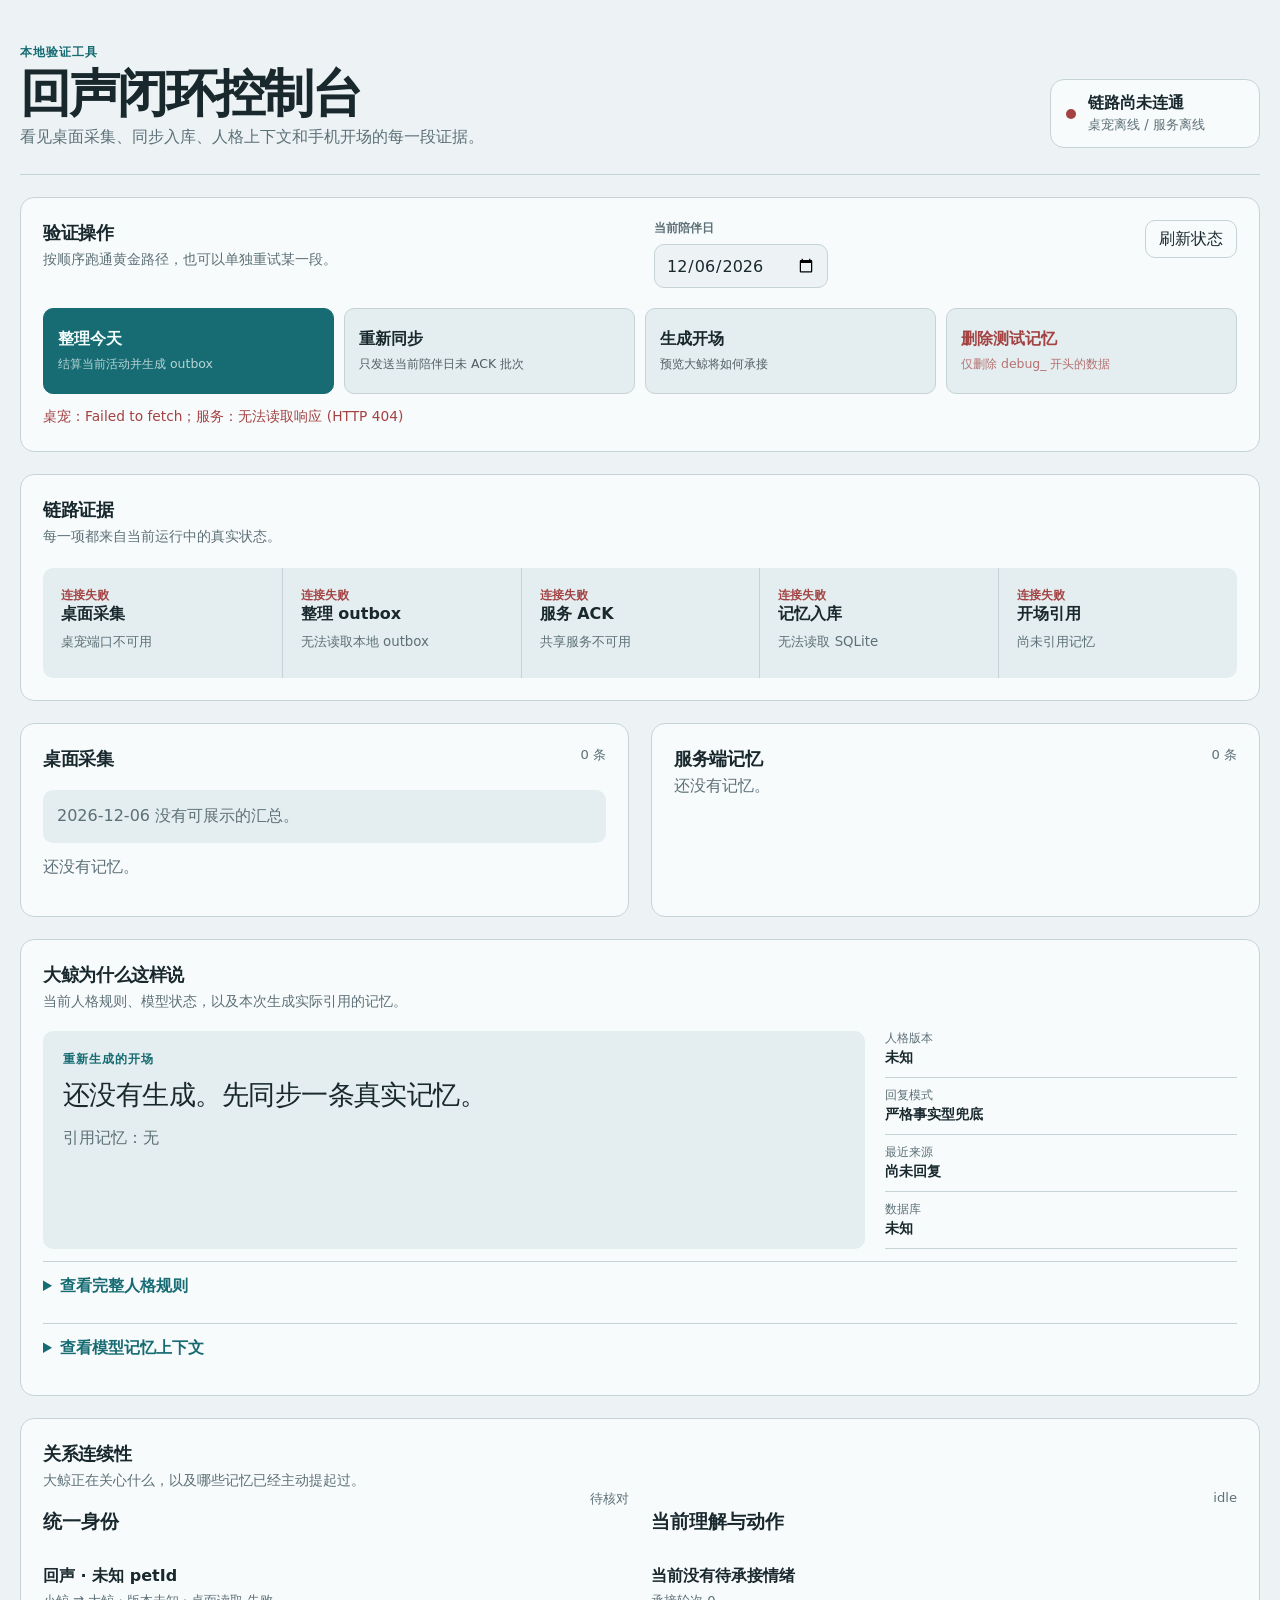
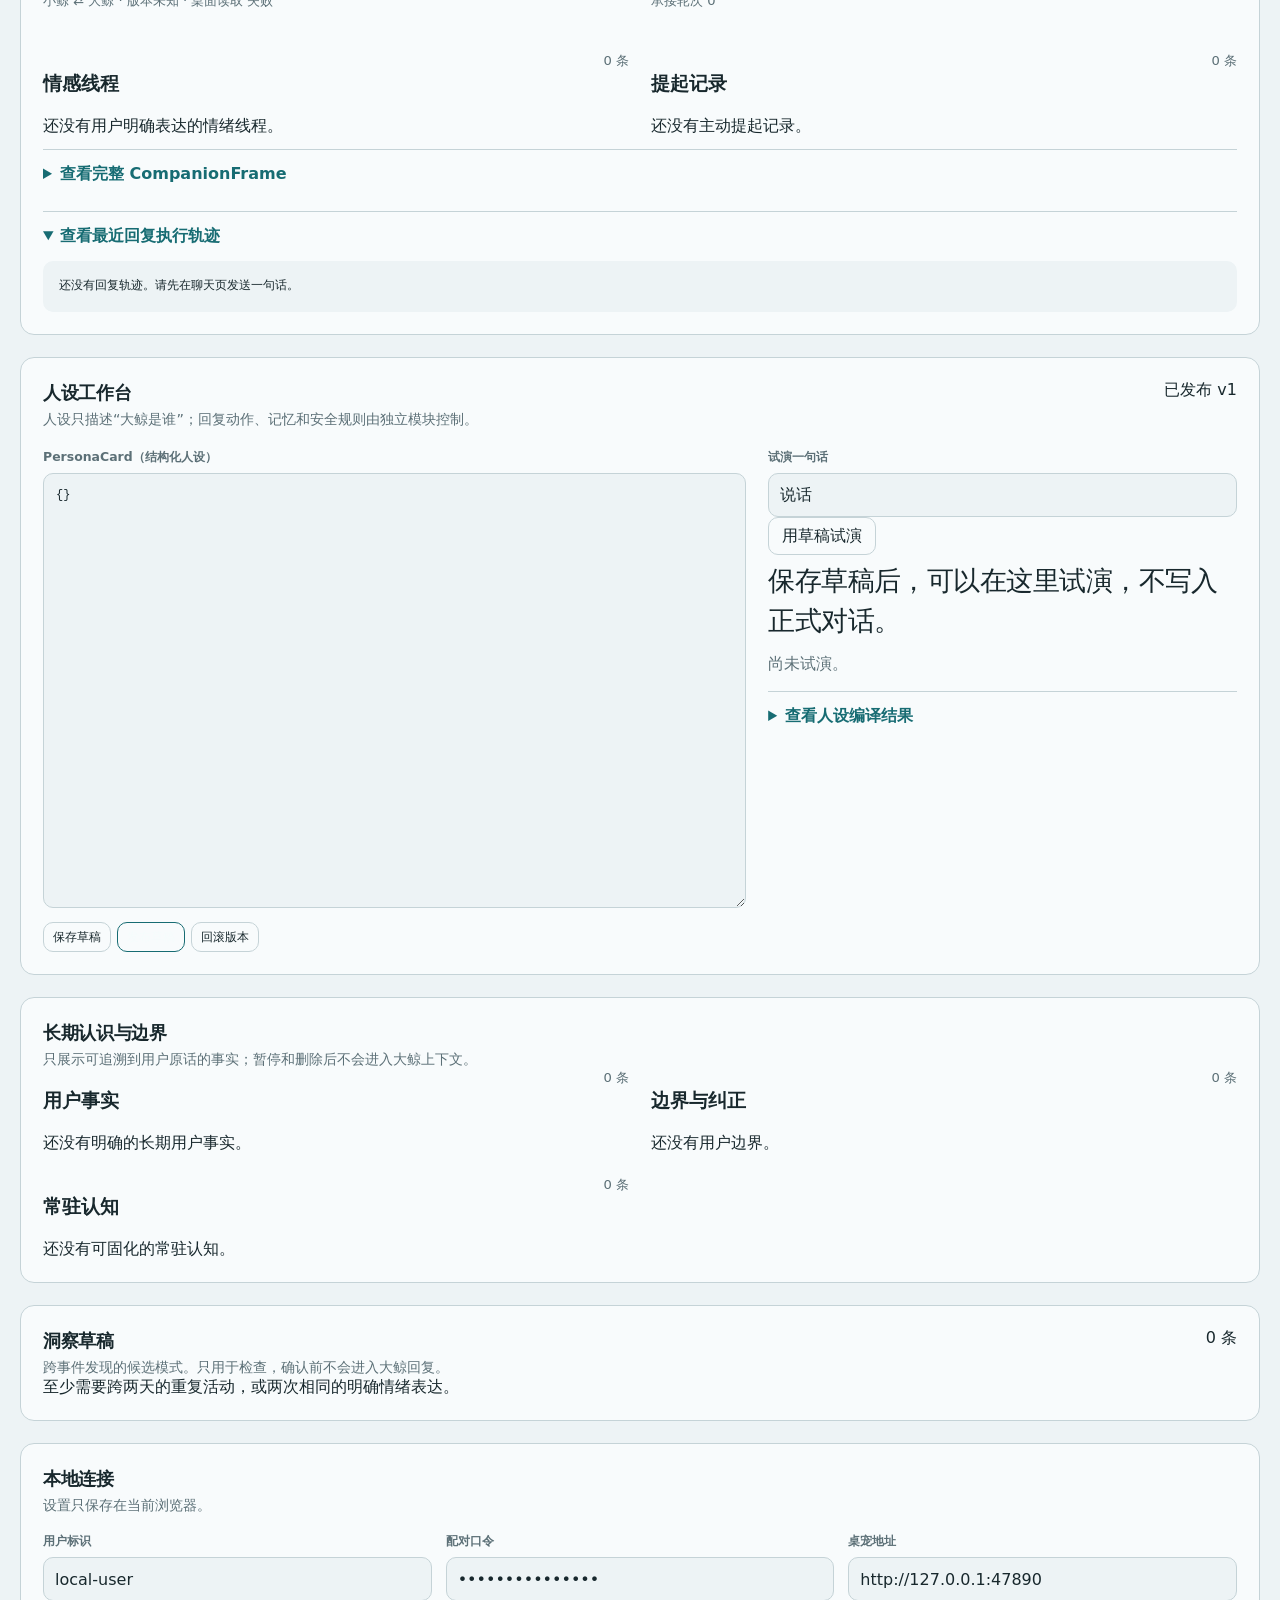
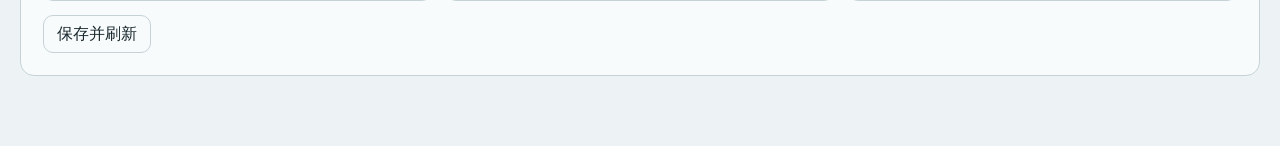
==== debug/index.html @ 5d42cece "feat: 长期记忆、人设版本化与跨会话情绪连续性 把此前累积在工作区的共享陪伴服务实现一次性落库，并补上常驻认知层。  长期认识与边界 - user_facts / user_fact_eviden" ====
<!doctype html>
<html lang="zh-CN">
<head>
  <meta charset="utf-8">
  <meta name="viewport" content="width=device-width, initial-scale=1">
  <meta name="color-scheme" content="light dark">
  <title>回声闭环控制台</title>
  <link rel="stylesheet" href="/debug/styles.css">
</head>
<body>
  <header class="masthead">
    <div>
      <p class="kicker">本地验证工具</p>
      <h1>回声闭环控制台</h1>
      <p class="lede">看见桌面采集、同步入库、人格上下文和手机开场的每一段证据。</p>
    </div>
    <div class="health" id="health" data-state="loading">
      <span aria-hidden="true"></span>
      <strong>正在检查链路</strong>
      <small id="health-detail">桌宠与共享服务</small>
    </div>
  </header>

  <main>
    <section class="controls" aria-labelledby="control-title">
      <div class="section-heading">
        <div><h2 id="control-title">验证操作</h2><p>按顺序跑通黄金路径，也可以单独重试某一段。</p></div>
        <label><span>当前陪伴日</span><input id="episode-date" type="date"></label>
        <button id="refresh" class="quiet" type="button">刷新状态</button>
      </div>
      <div class="action-grid">
        <button id="report" class="primary" type="button"><strong>整理今天</strong><span>结算当前活动并生成 outbox</span></button>
        <button id="sync" type="button"><strong>重新同步</strong><span>只发送当前陪伴日未 ACK 批次</span></button>
        <button id="opening" type="button"><strong>生成开场</strong><span>预览大鲸将如何承接</span></button>
        <button id="delete-tests" class="danger" type="button"><strong>删除测试记忆</strong><span>仅删除 debug_ 开头的数据</span></button>
      </div>
      <p class="operation-status" id="operation-status" role="status">等待操作。</p>
    </section>

    <section class="pipeline" aria-labelledby="pipeline-title">
      <div class="section-heading"><div><h2 id="pipeline-title">链路证据</h2><p>每一项都来自当前运行中的真实状态。</p></div></div>
      <ol id="pipeline" class="pipeline-list"></ol>
    </section>

    <div class="workbench">
      <section class="panel" aria-labelledby="desktop-title">
        <div class="panel-heading"><h2 id="desktop-title">桌面采集</h2><span id="desktop-count">0 条</span></div>
        <div id="daily-summary" class="summary empty">今天还没有可展示的汇总。</div>
        <div id="desktop-memories" class="data-list"></div>
      </section>

      <section class="panel" aria-labelledby="server-title">
        <div class="panel-heading"><h2 id="server-title">服务端记忆</h2><span id="server-count">0 条</span></div>
        <div id="server-memories" class="data-list"></div>
      </section>
    </div>

    <section class="persona" aria-labelledby="persona-title">
      <div class="section-heading">
        <div><h2 id="persona-title">大鲸为什么这样说</h2><p>当前人格规则、模型状态，以及本次生成实际引用的记忆。</p></div>
      </div>
      <div class="persona-grid">
        <div class="opening-preview">
          <p class="label">重新生成的开场</p>
          <blockquote id="opening-preview">还没有生成。先同步一条真实记忆。</blockquote>
          <p id="opening-evidence" class="muted">引用记忆：无</p>
        </div>
        <div class="persona-meta" id="persona-meta"></div>
      </div>
      <details>
        <summary>查看完整人格规则</summary>
        <pre id="persona-prompt">正在加载。</pre>
      </details>
      <details>
        <summary>查看模型记忆上下文</summary>
        <pre id="model-context">正在加载。</pre>
      </details>
    </section>

    <section class="persona" aria-labelledby="relationship-title">
      <div class="section-heading">
        <div><h2 id="relationship-title">关系连续性</h2><p>大鲸正在关心什么，以及哪些记忆已经主动提起过。</p></div>
      </div>
      <div class="workbench">
        <div class="panel"><div class="panel-heading"><h3>统一身份</h3><span id="identity-status">等待</span></div><div id="identity-details" class="data-list"></div></div>
        <div class="panel"><div class="panel-heading"><h3>当前理解与动作</h3><span id="dialogue-phase">idle</span></div><div id="dialogue-details" class="data-list"></div></div>
        <div class="panel"><div class="panel-heading"><h3>情感线程</h3><span id="thread-count">0 条</span></div><div id="emotional-threads" class="data-list"></div></div>
        <div class="panel"><div class="panel-heading"><h3>提起记录</h3><span id="mention-count">0 条</span></div><div id="memory-mentions" class="data-list"></div></div>
      </div>
      <details><summary>查看完整 CompanionFrame</summary><pre id="companion-frame">尚未生成。</pre></details>
      <details open><summary>查看最近回复执行轨迹</summary><pre id="reply-trace">还没有回复轨迹。请先在聊天页发送一句话。</pre></details>
    </section>

    <section class="persona" aria-labelledby="persona-workbench-title">
      <div class="section-heading">
        <div><h2 id="persona-workbench-title">人设工作台</h2><p>人设只描述“大鲸是谁”；回复动作、记忆和安全规则由独立模块控制。</p></div>
        <span id="persona-card-version">已发布 v1</span>
      </div>
      <div class="persona-editor-grid">
        <div>
          <label><span>PersonaCard（结构化人设）</span><textarea id="persona-card-editor" rows="22" spellcheck="false"></textarea></label>
          <div class="memory-actions">
            <button id="save-persona-draft" type="button">保存草稿</button>
            <button id="publish-persona" class="primary" type="button">发布草稿</button>
            <button id="rollback-persona" type="button">回滚版本</button>
          </div>
        </div>
        <div>
          <label><span>试演一句话</span><input id="persona-preview-input" value="说话"></label>
          <button id="preview-persona" class="quiet" type="button">用草稿试演</button>
          <blockquote id="persona-preview-output">保存草稿后，可以在这里试演，不写入正式对话。</blockquote>
          <p id="persona-preview-meta" class="muted">尚未试演。</p>
          <details><summary>查看人设编译结果</summary><pre id="persona-compiled-prompt">正在加载。</pre></details>
        </div>
      </div>
    </section>

    <section class="persona" aria-labelledby="profile-memory-title">
      <div class="section-heading">
        <div><h2 id="profile-memory-title">长期认识与边界</h2><p>只展示可追溯到用户原话的事实；暂停和删除后不会进入大鲸上下文。</p></div>
      </div>
      <div class="workbench">
        <div class="panel"><div class="panel-heading"><h3>用户事实</h3><span id="user-fact-count">0 条</span></div><div id="user-facts" class="data-list"></div></div>
        <div class="panel"><div class="panel-heading"><h3>边界与纠正</h3><span id="boundary-count">0 条</span></div><div id="boundaries" class="data-list"></div></div>
        <div class="panel"><div class="panel-heading"><h3>常驻认知</h3><span id="standing-count">0 条</span></div><div id="standing-knowledge" class="data-list"></div></div>
      </div>
    </section>

    <section class="persona" aria-labelledby="insight-drafts-title">
      <div class="section-heading">
        <div><h2 id="insight-drafts-title">洞察草稿</h2><p>跨事件发现的候选模式。只用于检查，确认前不会进入大鲸回复。</p></div>
        <span id="insight-draft-count">0 条</span>
      </div>
      <div id="insight-drafts" class="data-list"></div>
    </section>

    <section class="settings" aria-labelledby="settings-title">
      <div class="section-heading"><div><h2 id="settings-title">本地连接</h2><p>设置只保存在当前浏览器。</p></div></div>
      <div class="fields">
        <label><span>用户标识</span><input id="user-id" value="local-user" autocomplete="username"></label>
        <label><span>配对口令</span><input id="token" value="local-dev-token" type="password" autocomplete="current-password"></label>
        <label><span>桌宠地址</span><input id="desktop-url" value="http://127.0.0.1:47890" type="url"></label>
      </div>
      <button id="save-settings" class="quiet" type="button">保存并刷新</button>
    </section>
  </main>

  <template id="memory-template">
    <article class="memory-row">
      <div class="memory-head"><span class="layer"></span><time></time></div>
      <strong class="memory-title"></strong>
      <p class="memory-detail"></p>
      <code class="memory-id"></code>
    </article>
  </template>
  <script src="/debug/app.js" defer></script>
</body>
</html>
---- debug/styles.css ----
:root {
  color-scheme: light dark;
  --page: #edf3f5;
  --surface: #f8fbfc;
  --surface-2: #e4edef;
  --ink: #18282d;
  --muted: #5c7077;
  --line: #c5d3d7;
  --accent: #176c73;
  --accent-ink: #f5fcfc;
  --ok: #26715e;
  --warn: #8b6421;
  --bad: #a34242;
  --radius: 14px;
  font-family: "SF Pro Text", "PingFang SC", "Microsoft YaHei", system-ui, sans-serif;
}
@media (prefers-color-scheme: dark) {
  :root { --page:#111a1d; --surface:#182429; --surface-2:#213238; --ink:#e8f0f2; --muted:#9eb0b5; --line:#34484e; --accent:#63afb4; --accent-ink:#0d1d20; --ok:#73bd9e; --warn:#d5ad63; --bad:#e28a8a; }
}
* { box-sizing: border-box; }
body { margin:0; min-width:320px; min-height:100dvh; color:var(--ink); background:var(--page); }
button,input { font:inherit; }
textarea { width:100%; padding:12px; border:1px solid var(--line); border-radius:10px; color:var(--ink); background:var(--page); font:12px/1.55 ui-monospace,SFMono-Regular,Menlo,monospace; resize:vertical; }
button:focus-visible,input:focus-visible,summary:focus-visible { outline:3px solid color-mix(in srgb,var(--accent) 65%,transparent); outline-offset:2px; }
.masthead,main { width:min(1440px,calc(100% - 40px)); margin-inline:auto; }
.masthead { display:flex; align-items:flex-end; justify-content:space-between; gap:32px; padding:44px 0 26px; border-bottom:1px solid var(--line); }
.kicker,.label { margin:0 0 7px; color:var(--accent); font-size:.75rem; font-weight:750; letter-spacing:.08em; text-transform:uppercase; }
h1,h2,p { margin-top:0; }
h1 { margin-bottom:8px; font-size:clamp(2rem,4vw,3.8rem); line-height:1; letter-spacing:-.045em; }
h2 { margin-bottom:5px; font-size:1.15rem; letter-spacing:-.02em; }
.lede,.section-heading p,.muted { color:var(--muted); }
.lede { max-width:55ch; margin-bottom:0; }
.health { min-width:210px; display:grid; grid-template-columns:12px 1fr; gap:2px 10px; align-items:center; padding:13px 15px; border:1px solid var(--line); border-radius:var(--radius); background:var(--surface); }
.health span { grid-row:1/3; width:10px; height:10px; border-radius:50%; background:var(--warn); }
.health[data-state="ok"] span { background:var(--ok); }
.health[data-state="error"] span { background:var(--bad); }
.health small { color:var(--muted); }
main { display:grid; gap:22px; padding:22px 0 70px; }
section { padding:22px; border:1px solid var(--line); border-radius:var(--radius); background:var(--surface); }
.section-heading,.panel-heading { display:flex; justify-content:space-between; align-items:flex-start; gap:20px; }
.section-heading p { margin-bottom:0; font-size:.9rem; }
button { min-height:44px; border:1px solid var(--line); border-radius:10px; color:var(--ink); background:var(--surface-2); cursor:pointer; transition:transform 120ms ease,border-color 120ms ease; }
button:hover { border-color:var(--accent); }
button:active { transform:translateY(1px); }
button:disabled { opacity:.55; cursor:wait; }
button.primary { color:var(--accent-ink); border-color:var(--accent); background:var(--accent); }
button.danger { color:var(--bad); }
button.quiet { min-height:38px; padding:7px 13px; background:transparent; }
.action-grid { display:grid; grid-template-columns:repeat(4,minmax(0,1fr)); gap:10px; margin-top:20px; }
.action-grid button { min-height:86px; padding:14px; text-align:left; }
.action-grid strong,.action-grid span { display:block; }
.action-grid span { margin-top:6px; color:color-mix(in srgb,currentColor 72%,transparent); font-size:.78rem; line-height:1.35; }
.operation-status { margin:14px 0 0; min-height:21px; color:var(--muted); font-size:.86rem; }
.operation-status[data-kind="error"] { color:var(--bad); }
.operation-status[data-kind="ok"] { color:var(--ok); }
.pipeline-list { display:grid; grid-template-columns:repeat(5,minmax(0,1fr)); gap:0; margin:22px 0 0; padding:0; list-style:none; }
.pipeline-list li { position:relative; min-height:110px; padding:16px 18px; border-left:1px solid var(--line); background:var(--surface-2); }
.pipeline-list li:first-child { border-left:0; border-radius:10px 0 0 10px; }
.pipeline-list li:last-child { border-radius:0 10px 10px 0; }
.pipeline-list strong,.pipeline-list small { display:block; }
.pipeline-list small { margin-top:8px; color:var(--muted); line-height:1.35; }
.pipeline-list b { color:var(--ok); font-size:.74rem; }
.pipeline-list li[data-state="empty"] b { color:var(--warn); }
.pipeline-list li[data-state="error"] b { color:var(--bad); }
.workbench { display:grid; grid-template-columns:1fr 1fr; gap:22px; }
.panel { min-width:0; }
.panel-heading span { color:var(--muted); font-size:.82rem; }
.summary { margin:14px 0; padding:14px; border-radius:10px; background:var(--surface-2); line-height:1.55; }
.summary.empty { color:var(--muted); }
.data-list { display:grid; gap:8px; max-height:560px; overflow:auto; }
.memory-row { padding:13px 0; border-bottom:1px solid var(--line); }
.memory-row:last-child { border-bottom:0; }
.memory-head { display:flex; justify-content:space-between; gap:12px; color:var(--muted); font-size:.72rem; }
.layer { color:var(--accent); font-weight:800; }
.memory-title { display:block; margin-top:7px; font-size:.9rem; }
.memory-detail { margin:4px 0 7px; color:var(--muted); font-size:.82rem; line-height:1.45; }
.memory-id { display:block; overflow:hidden; color:var(--muted); font-size:.68rem; text-overflow:ellipsis; white-space:nowrap; }
.memory-actions { display:flex; flex-wrap:wrap; gap:6px; margin-top:10px; }
.memory-actions button { min-height:30px; padding:4px 9px; font-size:.72rem; background:transparent; }
.persona-grid { display:grid; grid-template-columns:1.4fr .6fr; gap:20px; margin-top:20px; }
.persona-editor-grid { display:grid; grid-template-columns:1.2fr .8fr; gap:22px; margin-top:20px; }
.opening-preview { padding:20px; border-radius:10px; background:var(--surface-2); }
blockquote { margin:6px 0 14px; font-size:clamp(1.15rem,2.4vw,1.7rem); line-height:1.45; letter-spacing:-.02em; }
.persona-meta { display:grid; align-content:start; gap:10px; }
.meta-item { padding-bottom:10px; border-bottom:1px solid var(--line); }
.meta-item span,.meta-item strong { display:block; }
.meta-item span { color:var(--muted); font-size:.72rem; }
.meta-item strong { margin-top:3px; font-size:.86rem; overflow-wrap:anywhere; }
details { margin-top:12px; border-top:1px solid var(--line); }
summary { padding:14px 0; color:var(--accent); font-weight:700; cursor:pointer; }
pre { max-height:420px; margin:0; padding:16px; overflow:auto; border-radius:10px; color:var(--ink); background:var(--page); font:12px/1.6 ui-monospace,SFMono-Regular,Menlo,monospace; white-space:pre-wrap; }
.fields { display:grid; grid-template-columns:1fr 1fr 1fr; gap:14px; margin:18px 0 14px; }
label span { display:block; margin-bottom:7px; color:var(--muted); font-size:.78rem; font-weight:700; }
input { width:100%; min-height:44px; padding:9px 11px; border:1px solid var(--line); border-radius:10px; color:var(--ink); background:var(--page); }
@media (max-width:900px) { .masthead { align-items:flex-start; flex-direction:column; } .health { width:100%; } .action-grid,.pipeline-list { grid-template-columns:1fr 1fr; gap:8px; } .pipeline-list li,.pipeline-list li:first-child,.pipeline-list li:last-child { min-height:90px; border:0; border-radius:10px; } .workbench,.persona-grid,.persona-editor-grid,.fields { grid-template-columns:1fr; } }
@media (max-width:560px) { .masthead,main { width:min(100% - 24px,1440px); } .masthead { padding-top:28px; } section { padding:16px; } .action-grid,.pipeline-list { grid-template-columns:1fr; } }
@media (prefers-reduced-motion:reduce) { * { scroll-behavior:auto!important; transition:none!important; } }
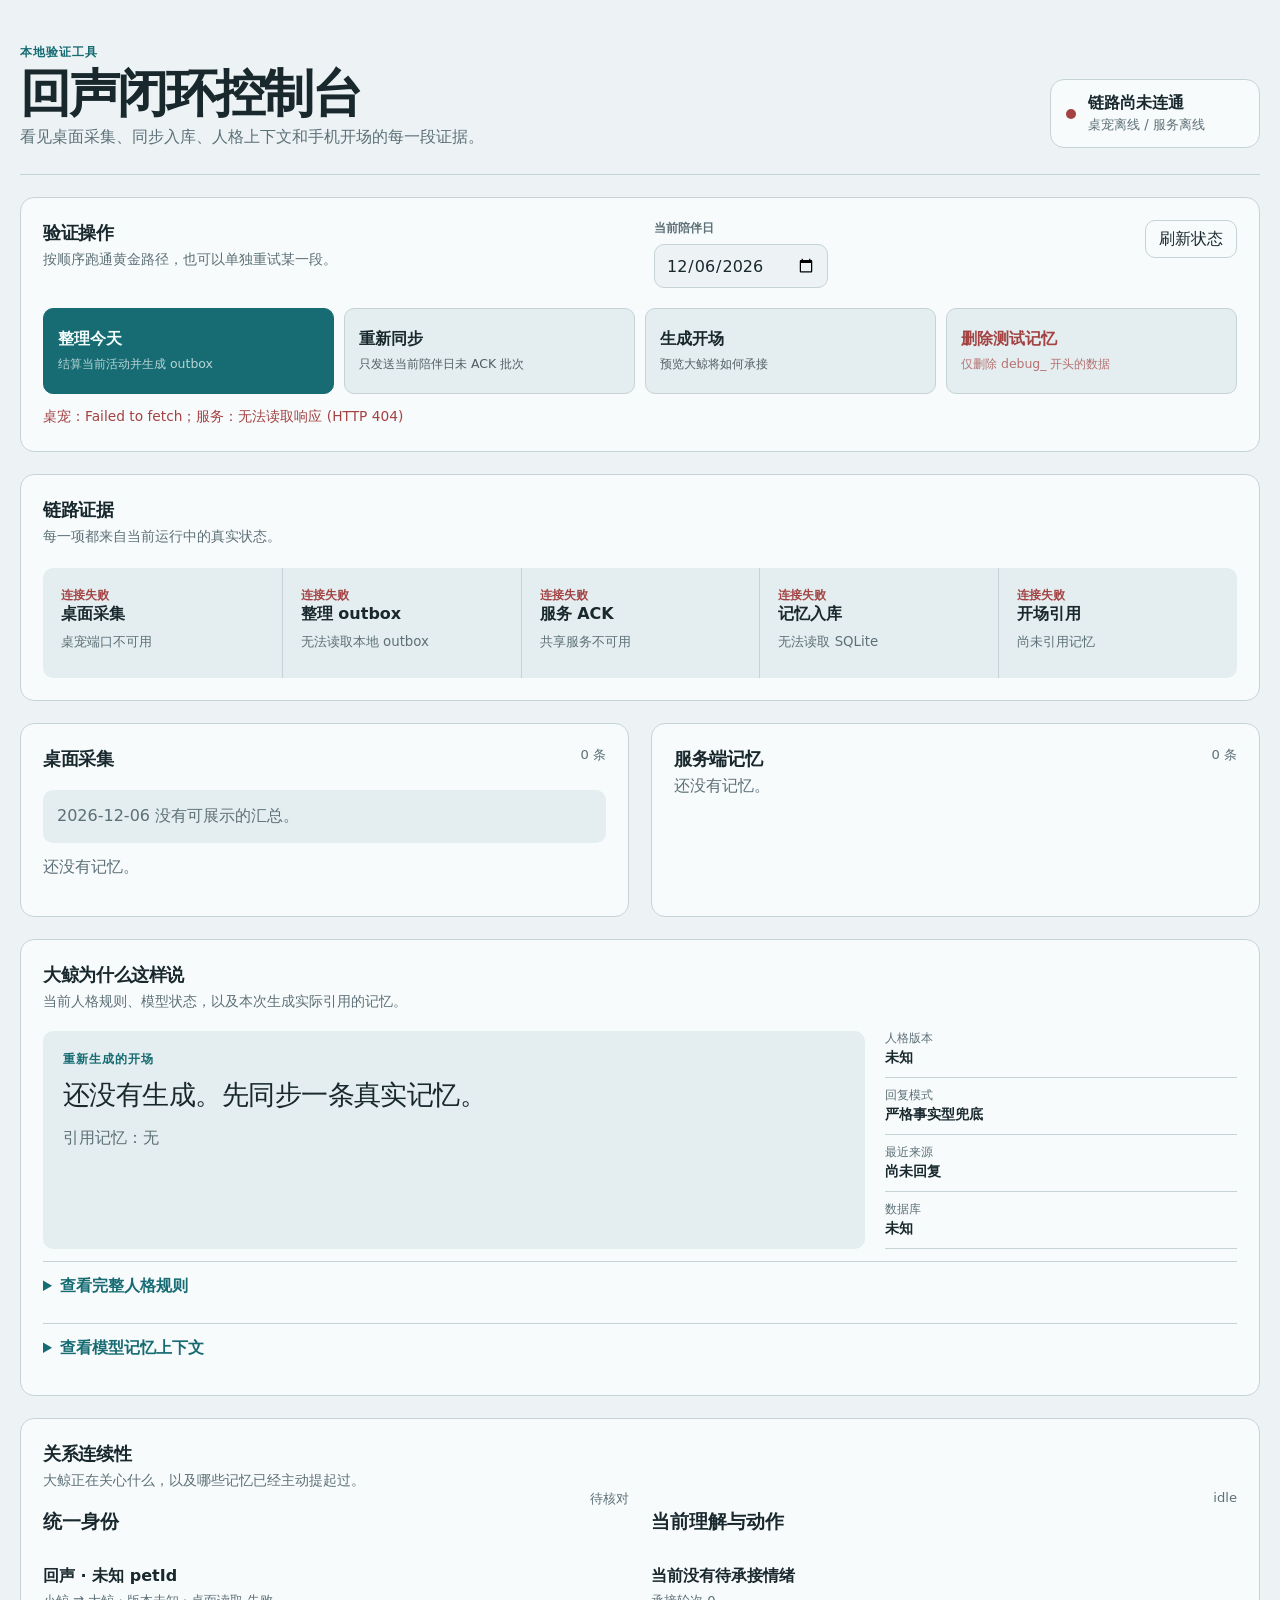
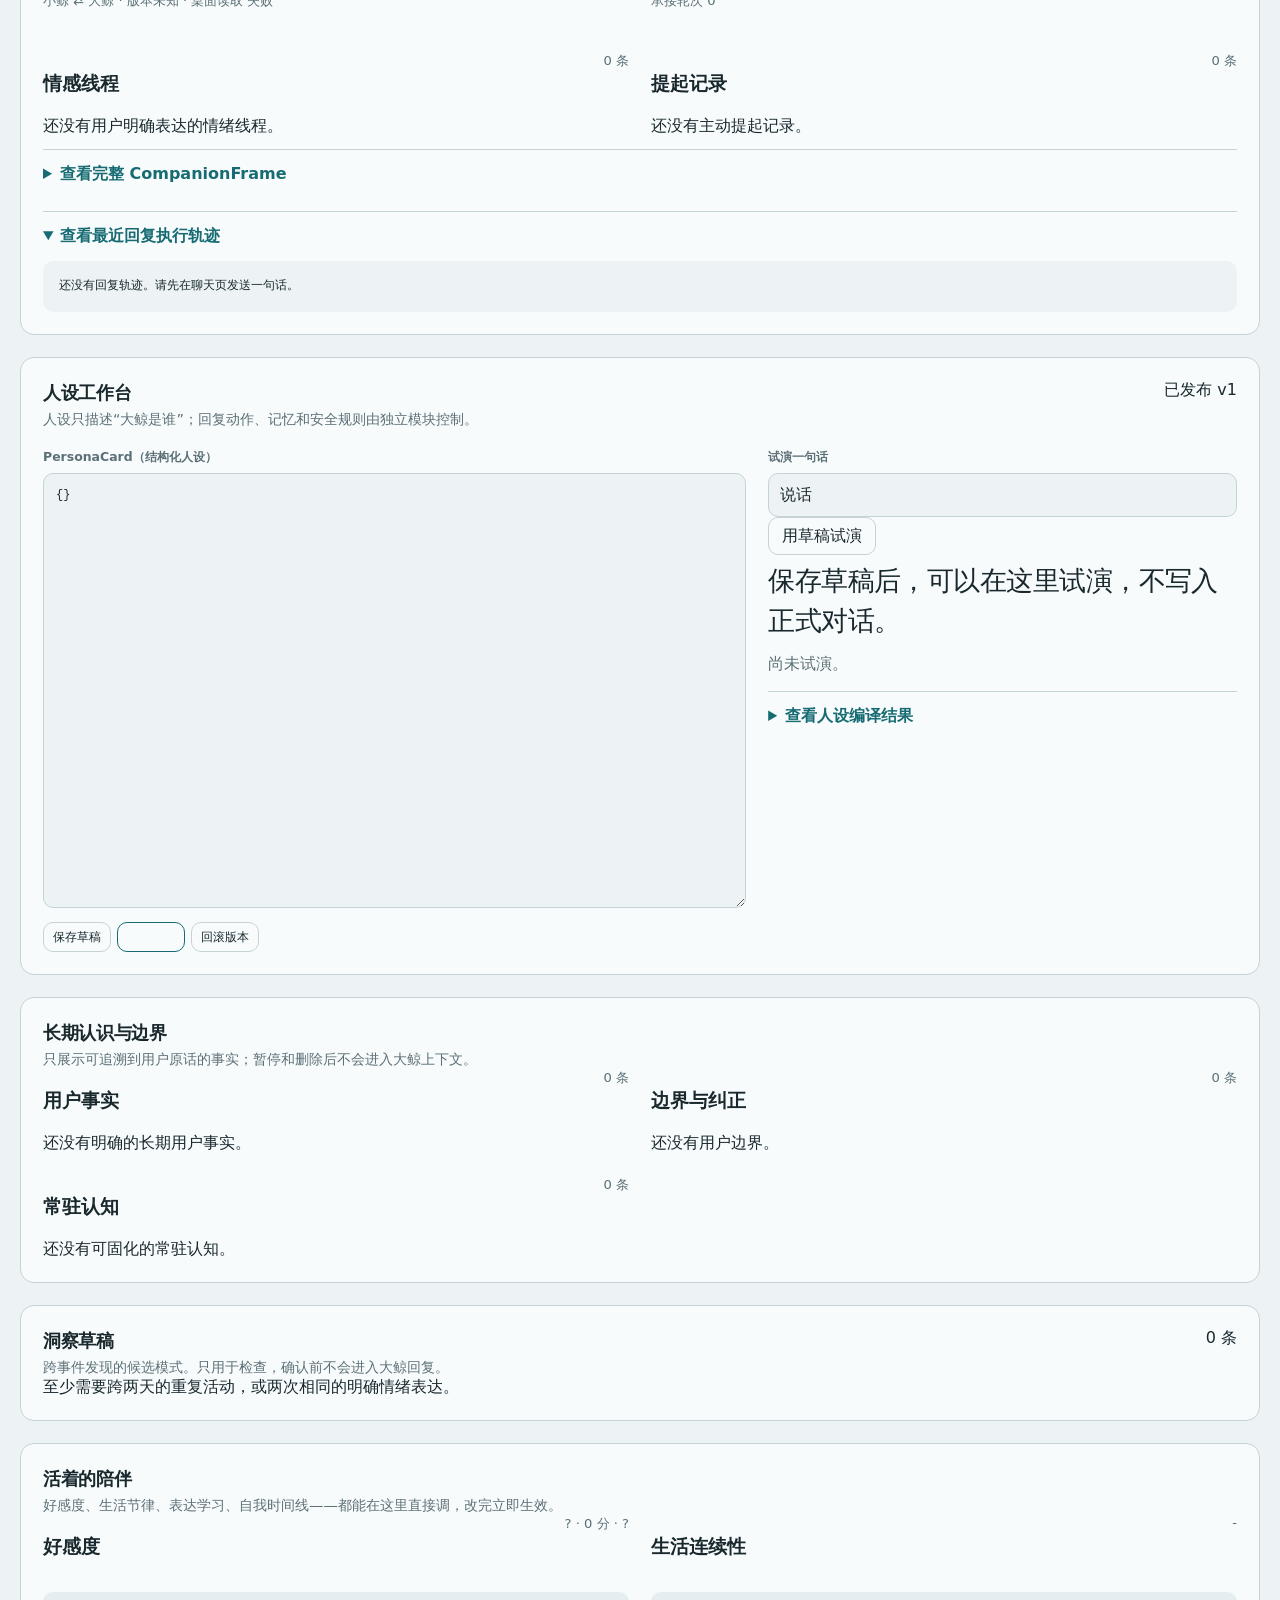
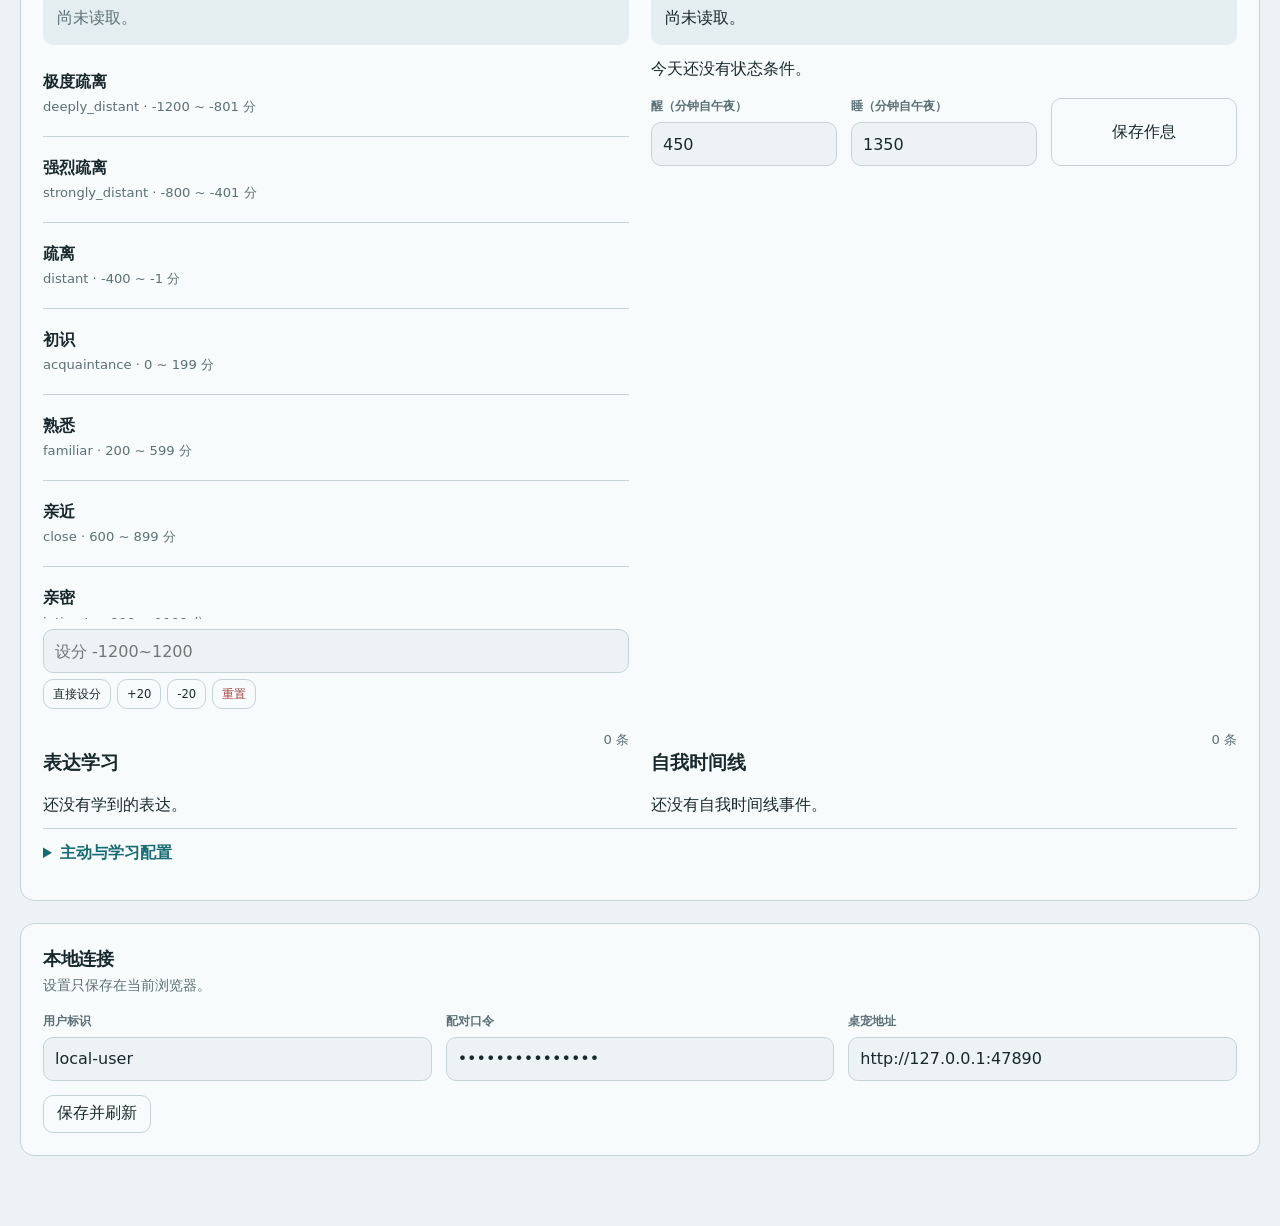
==== commit 8ca41dbb: "test+docs: 端到端验收矩阵 + 权威文档 + 架构/README + 控制台" ====
--- a/debug/index.html
+++ b/debug/index.html
@@ -134,6 +134,53 @@
       <div id="insight-drafts" class="data-list"></div>
     </section>
 
+    <section class="persona" aria-labelledby="living-title">
+      <div class="section-heading">
+        <div><h2 id="living-title">活着的陪伴</h2><p>好感度、生活节律、表达学习、自我时间线——都能在这里直接调，改完立即生效。</p></div>
+      </div>
+      <div class="workbench">
+        <div class="panel">
+          <div class="panel-heading"><h3>好感度</h3><span id="affinity-stage">-</span></div>
+          <div id="affinity-summary" class="summary empty">尚未读取。</div>
+          <div id="affinity-stages" class="data-list"></div>
+          <div class="memory-actions">
+            <input id="affinity-score" type="number" min="-1200" max="1200" step="1" placeholder="设分 -1200~1200">
+            <button id="affinity-set" type="button">直接设分</button>
+            <button id="affinity-plus" type="button">+20</button>
+            <button id="affinity-minus" type="button">-20</button>
+            <button id="affinity-reset" class="danger" type="button">重置</button>
+          </div>
+        </div>
+        <div class="panel">
+          <div class="panel-heading"><h3>生活连续性</h3><span id="daily-period">-</span></div>
+          <div id="living-daily-summary" class="summary empty">尚未读取。</div>
+          <div id="daily-conditions" class="data-list"></div>
+          <div class="fields">
+            <label><span>醒（分钟自午夜）</span><input id="chrono-wake" type="number" min="0" max="1439"></label>
+            <label><span>睡（分钟自午夜）</span><input id="chrono-sleep" type="number" min="0" max="1439"></label>
+            <button id="chrono-save" class="quiet" type="button">保存作息</button>
+          </div>
+        </div>
+        <div class="panel">
+          <div class="panel-heading"><h3>表达学习</h3><span id="expr-count">0 条</span></div>
+          <div id="expression-rules" class="data-list"></div>
+        </div>
+        <div class="panel">
+          <div class="panel-heading"><h3>自我时间线</h3><span id="timeline-count">0 条</span></div>
+          <div id="self-timeline" class="data-list"></div>
+        </div>
+      </div>
+      <details>
+        <summary>主动与学习配置</summary>
+        <div class="fields">
+          <label><span>每日主动上限</span><input id="cfg-daily-limit" type="number" min="0" max="100"></label>
+          <label><span>最小主动间隔（分钟）</span><input id="cfg-min-interval" type="number" min="1" max="240"></label>
+          <label class="check"><span>从对话自动学习表达</span><input id="cfg-expr-enabled" type="checkbox"></label>
+        </div>
+        <button id="cfg-save" class="quiet" type="button">保存配置</button>
+      </details>
+    </section>
+
     <section class="settings" aria-labelledby="settings-title">
       <div class="section-heading"><div><h2 id="settings-title">本地连接</h2><p>设置只保存在当前浏览器。</p></div></div>
       <div class="fields">
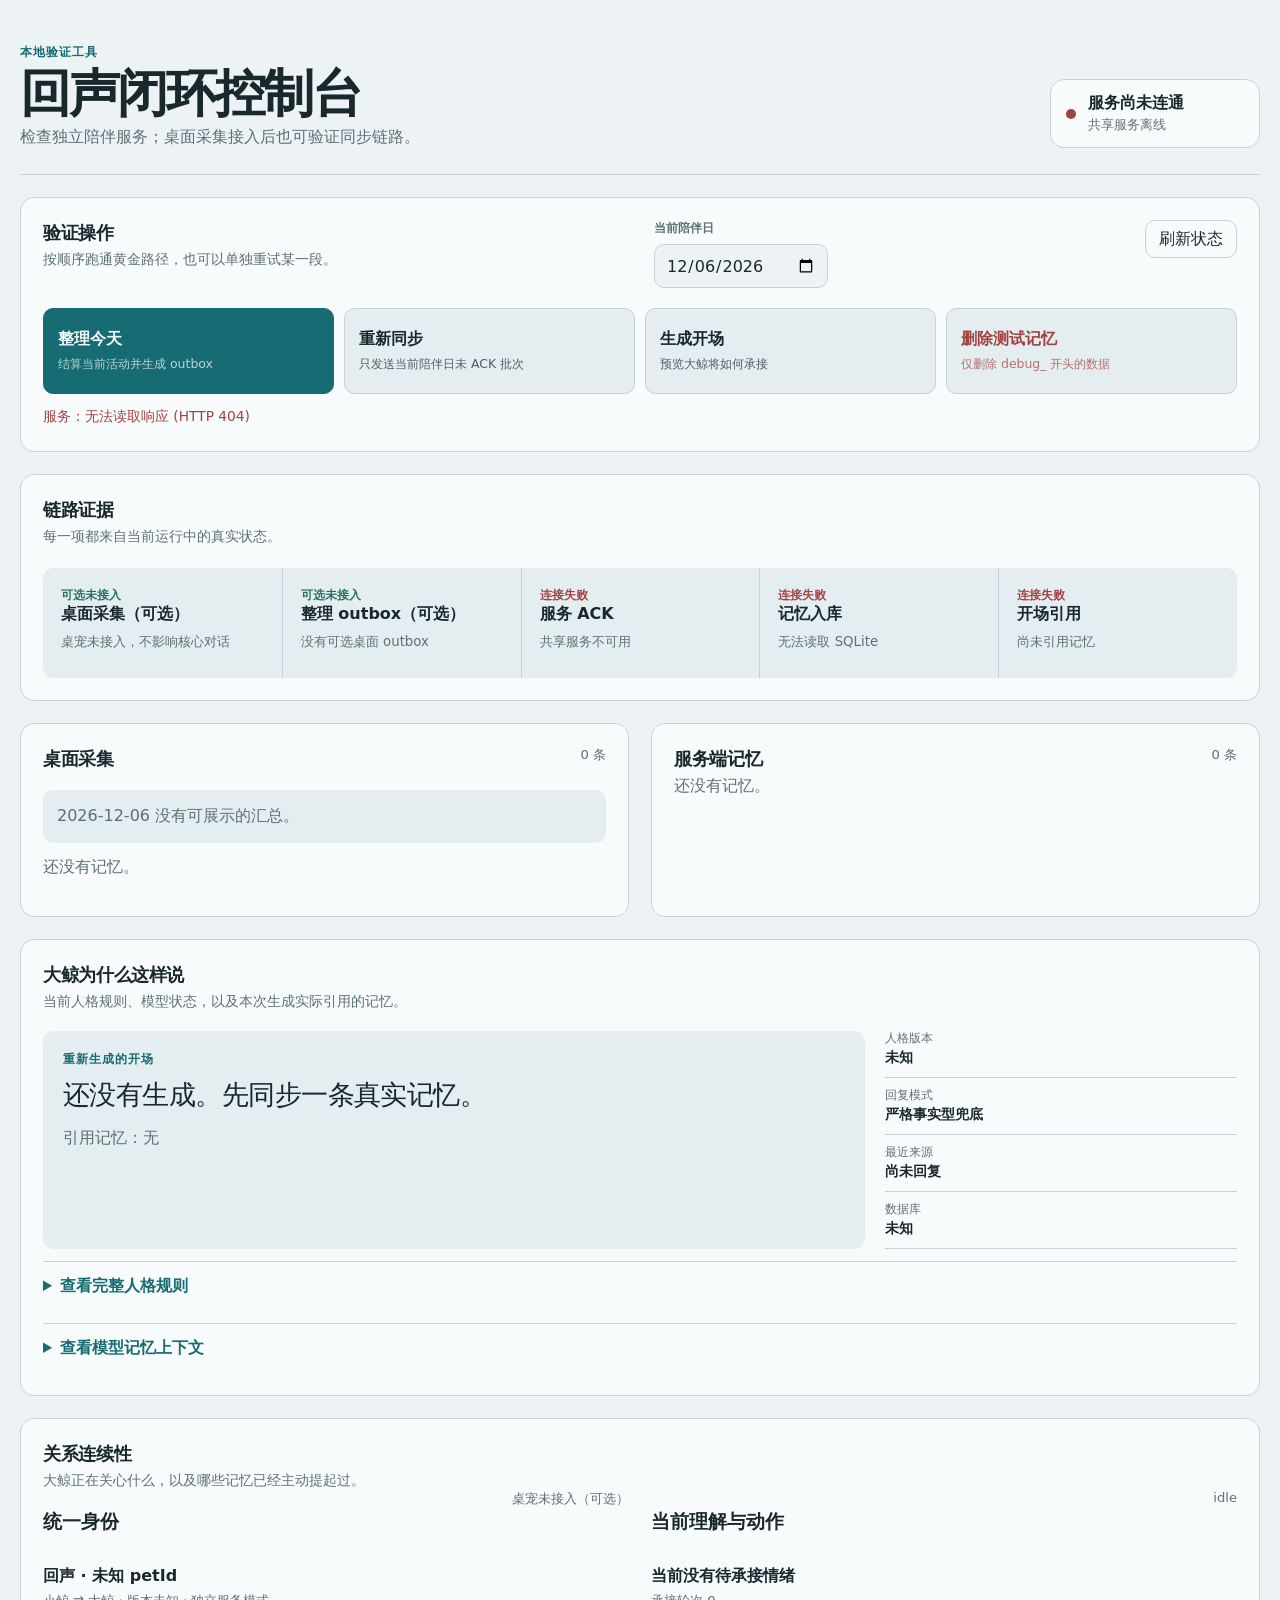
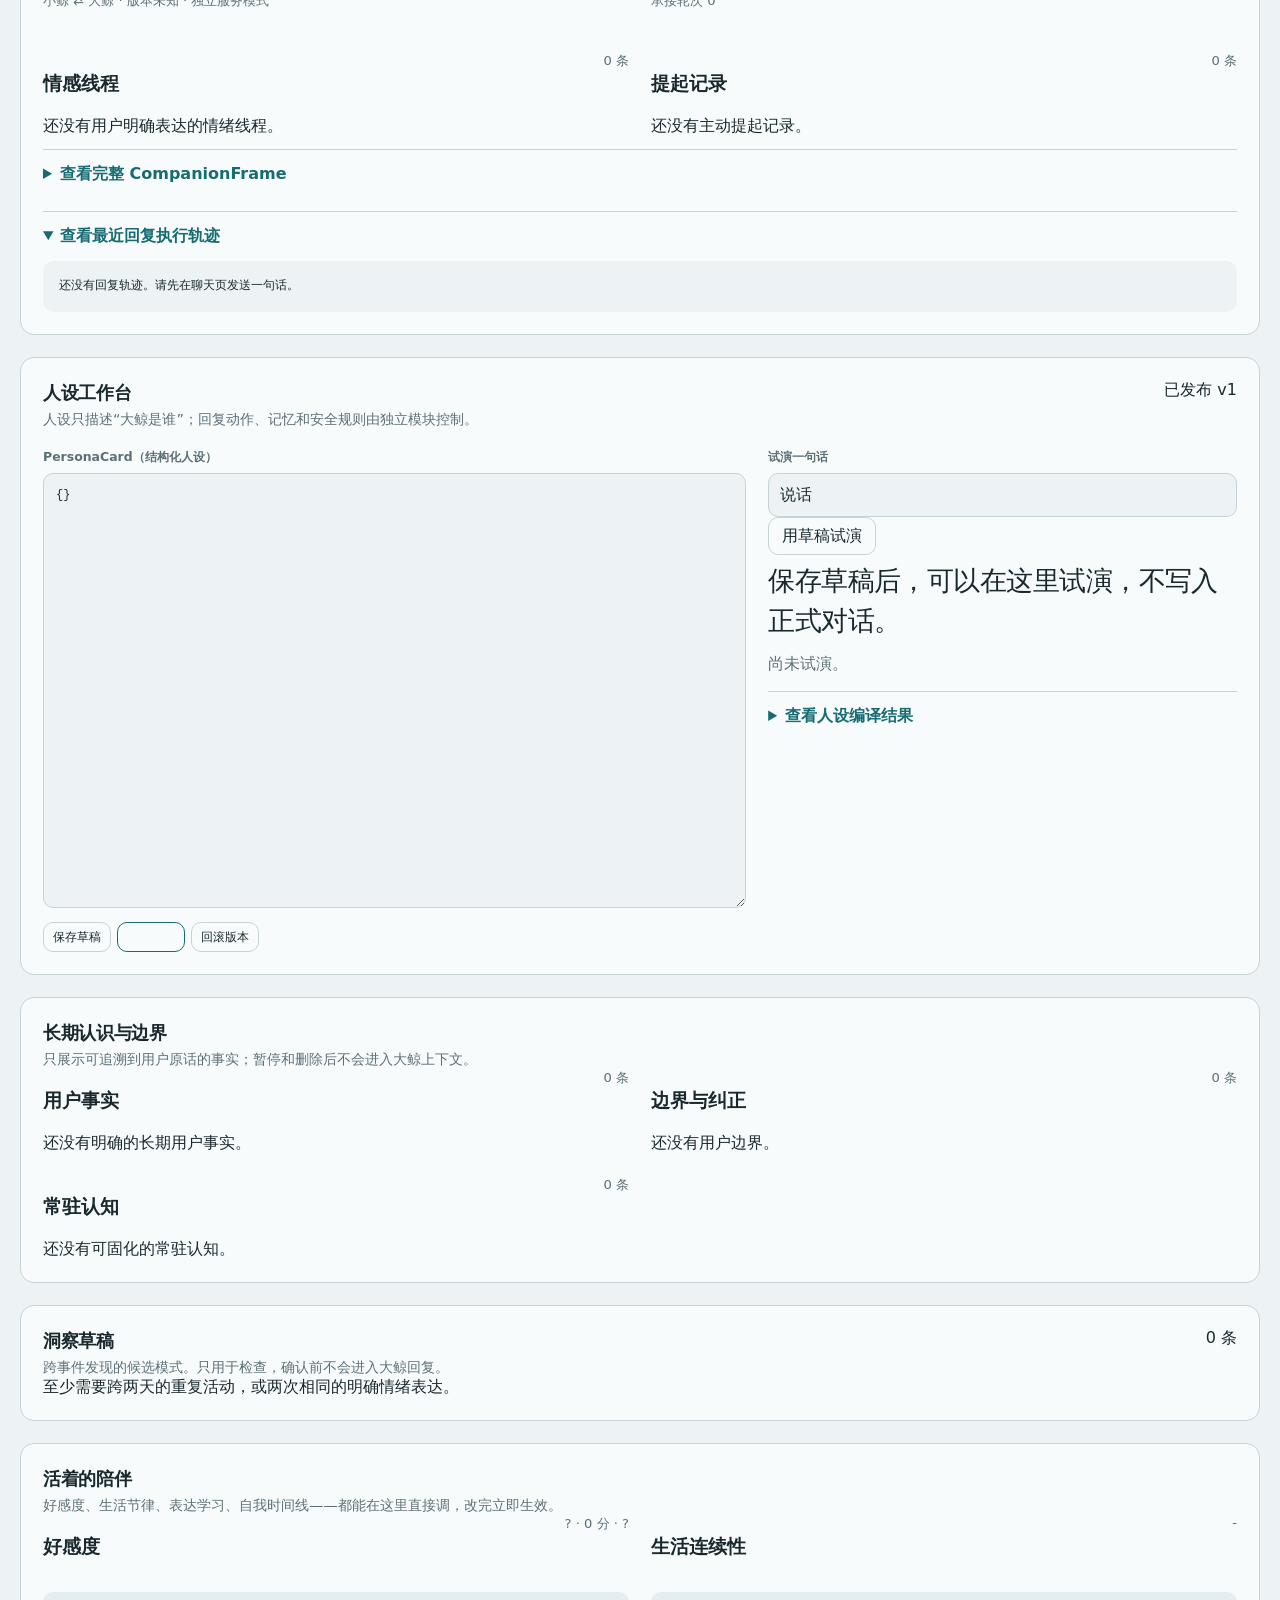
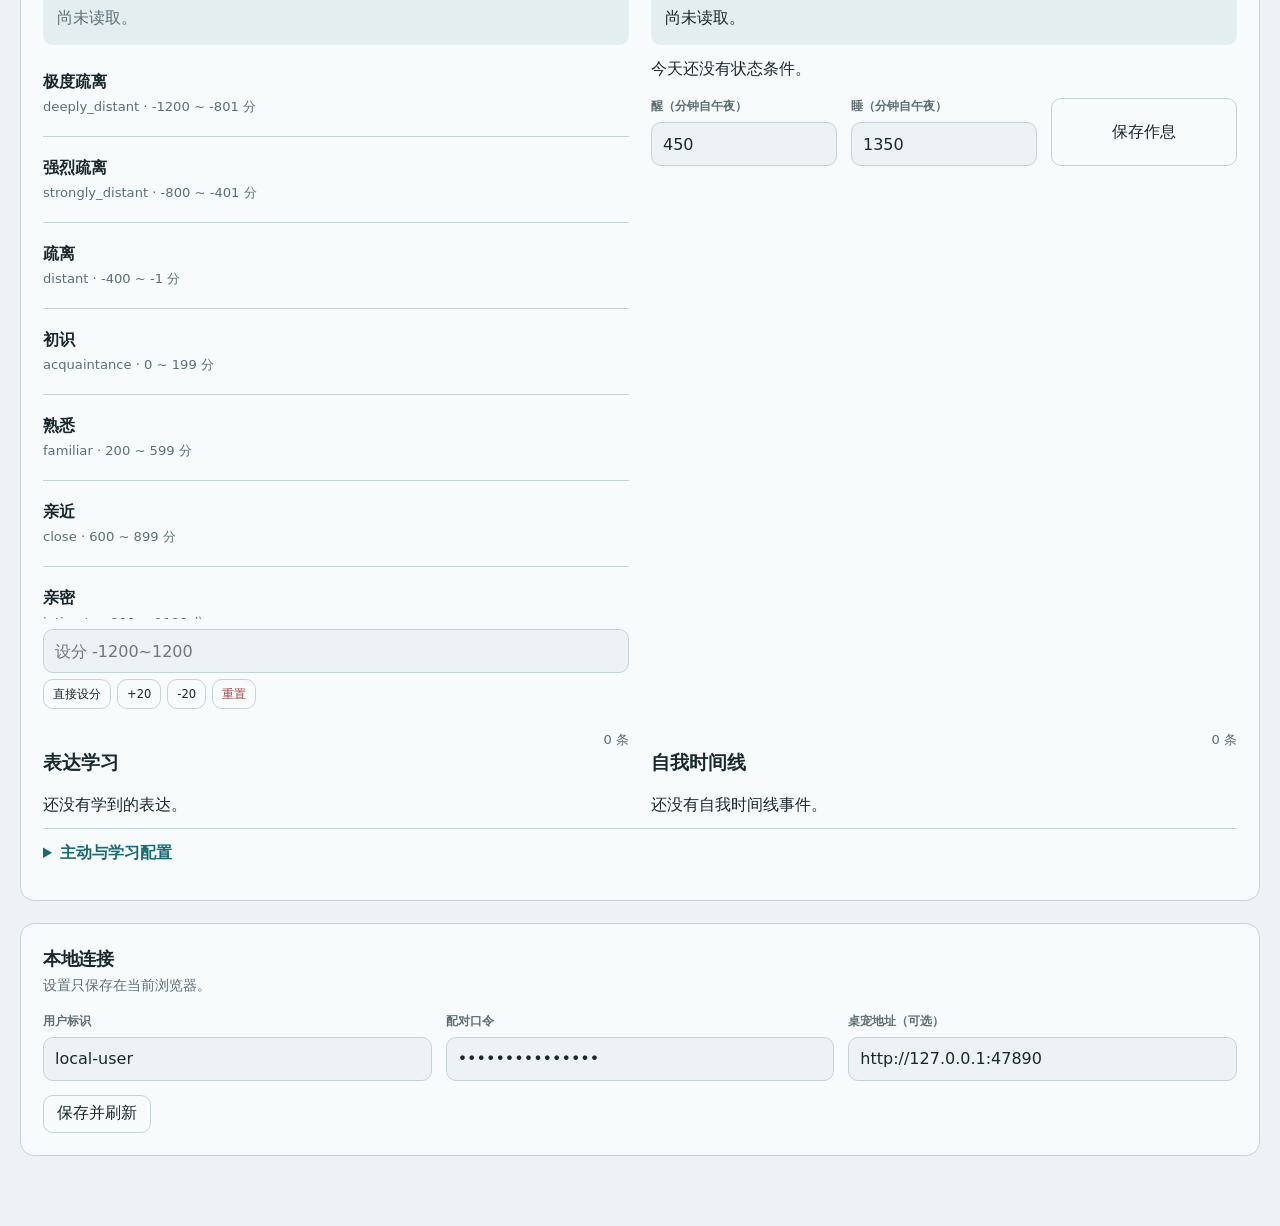
==== commit bc94670e: "feat: complete companion service phases 1-7" ====
--- a/debug/index.html
+++ b/debug/index.html
@@ -12,12 +12,12 @@
     <div>
       <p class="kicker">本地验证工具</p>
       <h1>回声闭环控制台</h1>
-      <p class="lede">看见桌面采集、同步入库、人格上下文和手机开场的每一段证据。</p>
+      <p class="lede">检查独立陪伴服务；桌面采集接入后也可验证同步链路。</p>
     </div>
     <div class="health" id="health" data-state="loading">
       <span aria-hidden="true"></span>
       <strong>正在检查链路</strong>
-      <small id="health-detail">桌宠与共享服务</small>
+      <small id="health-detail">共享服务与可选感知端</small>
     </div>
   </header>
 
@@ -186,7 +186,7 @@
       <div class="fields">
         <label><span>用户标识</span><input id="user-id" value="local-user" autocomplete="username"></label>
         <label><span>配对口令</span><input id="token" value="local-dev-token" type="password" autocomplete="current-password"></label>
-        <label><span>桌宠地址</span><input id="desktop-url" value="http://127.0.0.1:47890" type="url"></label>
+        <label><span>桌宠地址（可选）</span><input id="desktop-url" value="http://127.0.0.1:47890" type="url"></label>
       </div>
       <button id="save-settings" class="quiet" type="button">保存并刷新</button>
     </section>
